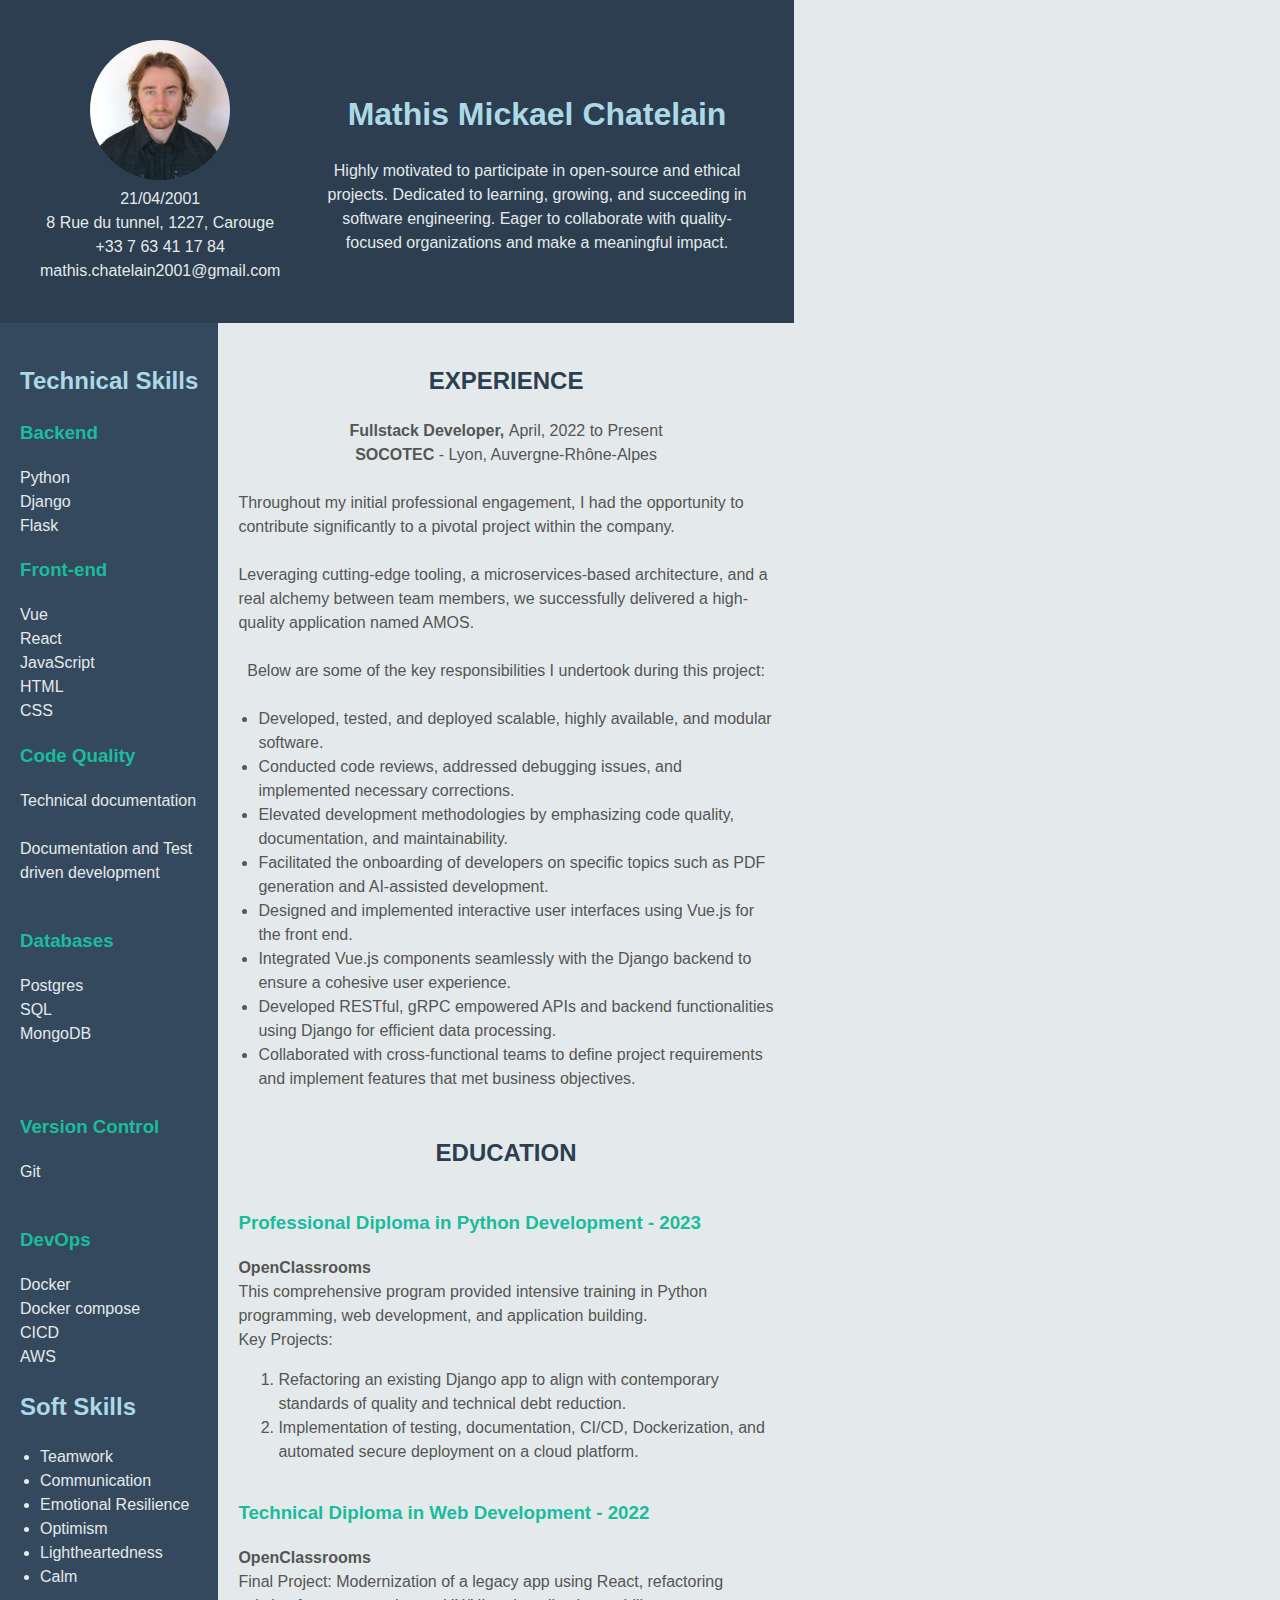
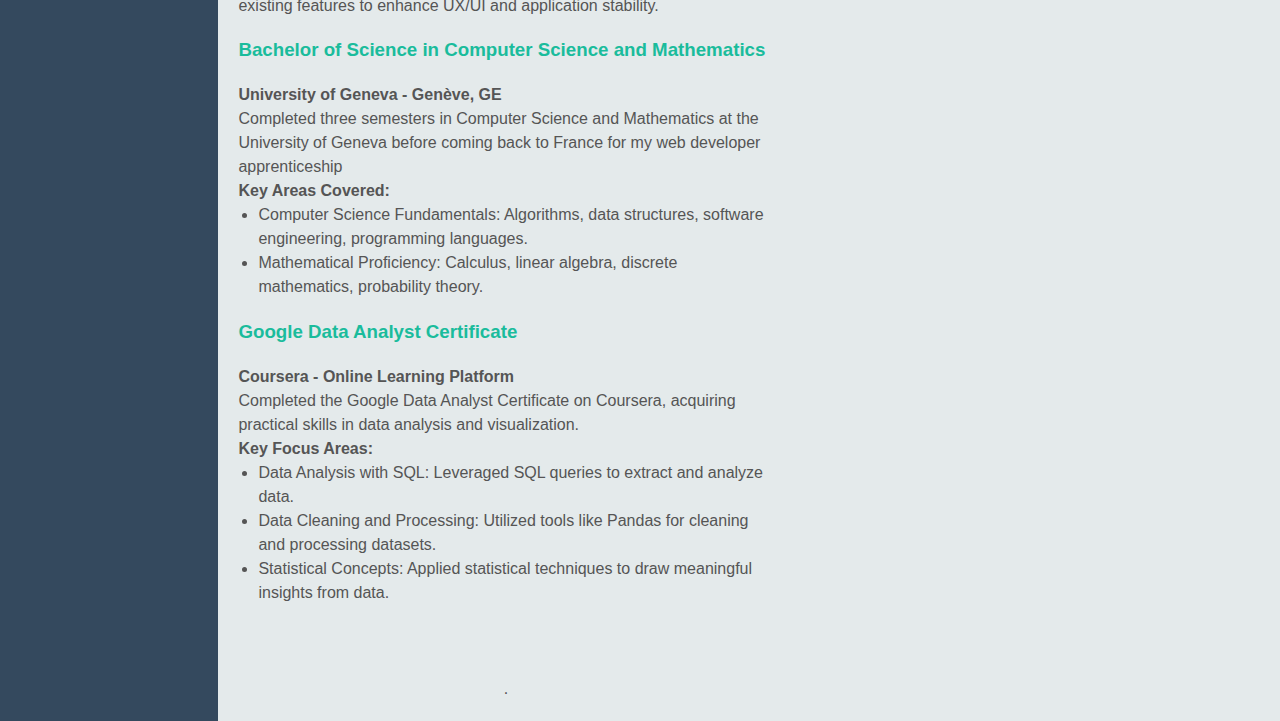
==== index.html @ cfe84ae4 "save" ====
<!DOCTYPE html>
<html lang="en">
<head>
    <meta charset="UTF-8">
    <meta name="viewport" content="width=device-width, initial-scale=1.0">
    <link rel="stylesheet" href="style.css">
    <title>Mathis Mickael Chatelain - CV</title>
</head>
<body>
    <header class="flex">
        <section>
            <img src="/1640084687607.jpeg" alt="">
            <p>21/04/2001</p>
            <p>8 Rue du tunnel, 1227, Carouge</p>
            <p>+33 7 63 41 17 84</p>
            <p>mathis.chatelain2001@gmail.com</p>
        </section>
        <section class="w-right center-all">
            <h1>Mathis Mickael Chatelain</h1>
            <p>
                Highly motivated to participate in open-source and ethical projects. Dedicated to learning, growing, and succeeding in software engineering. Eager to
                collaborate with quality-focused organizations and make a meaningful impact.
            </p>
        </section>
    </header>
    <main class="flex">
        <section class="w-left">
            <h2>Technical Skills</h2>
            <div class="skill-category">
                <h3>Backend</h3>
                <p>Python</p>
                <p>Django</p>
                <p>Flask</p>
            </div>
            <div class="skill-category">
                <h3>Front-end</h3>
                <p>Vue </p>
                <p>React</p>
                <p>JavaScript</p>
                <p>HTML</p>
                <p>CSS</p>
            </div>
            <div class="skill-category">
                <h3>Code Quality</h3>
                <p>Technical documentation</p>
                <br>
                <p>Documentation and Test driven development</p>
                <br>
            </div>
            <div class="skill-category">
                <h3>Databases</h3>
                <p>Postgres</p>
                <p>SQL</p>
                <p>MongoDB</p>
            </div>
            <br>
            <br>
            <div class="skill-category">
                <h3>Version Control</h3>
                <p>Git</p>
                <br>
            </div>
            <div class="skill-category">
                <h3>DevOps</h3>
                <p>Docker</p>
                <p>Docker compose</p>
                <p>CICD</p>
                <p>AWS</p>
            </div>
            <h2>Soft Skills</h2>
            <ul>
                <li>Teamwork</li>
                <li>Communication</li>
                <li>Emotional Resilience</li>
                <li>Optimism</li>
                <li>Lightheartedness</li>
                <li>Calm</li>
            </ul>
        </section>
        <section  class="w-right center-all">
            <h2>EXPERIENCE</h2>
            <p><strong>Fullstack Developer, </strong>April, 2022 to Present</p>
            <p><strong>SOCOTEC</strong> - Lyon, Auvergne-Rhône-Alpes</p>
            <br>
            <p>
                Throughout my initial professional engagement,
                I had the opportunity to contribute significantly
                to a pivotal project within the company.
            </p>
            <br>
            <p> 
                Leveraging cutting-edge tooling, a microservices-based architecture, and a real alchemy between team members, we successfully delivered a high-quality application named AMOS.
            </p>
            <br>
            <p>
                Below are some of the key responsibilities I undertook during this project:
            </p>
            <br>
            <ul>
                <li>Developed, tested, and deployed scalable, highly available, and modular software.</li>
                <li>Conducted code reviews, addressed debugging issues, and implemented necessary corrections.</li>
                <li>Elevated development methodologies by emphasizing code quality, documentation, and maintainability.</li>
                <li>Facilitated the onboarding of developers on specific topics such as PDF generation and AI-assisted development.</li>
                <li>Designed and implemented interactive user interfaces using Vue.js for the front end.</li>
                <li>Integrated Vue.js components seamlessly with the Django backend to ensure a cohesive user experience.</li>
                <li>Developed RESTful, gRPC empowered APIs and backend functionalities using Django for efficient data processing.</li>
                <li>Collaborated with cross-functional teams to define project requirements and implement features that met business objectives.</li>
            </ul>
            
            <br>
            <h2>EDUCATION</h2>
            
            <div class="education-item">
                <h3>Professional Diploma in Python Development - 2023</h3>
                <p><strong>OpenClassrooms</strong></p>
                <p>This comprehensive program provided intensive training in Python programming, web development, and application building.</p>
                <p>Key Projects:</p>
                <ol>
                    <li>Refactoring an existing Django app to align with contemporary standards of quality and technical debt reduction.</li>
                    <li>Implementation of testing, documentation, CI/CD, Dockerization, and automated secure deployment on a cloud platform.</li>
                </ol>
            </div>
    
            <div class="education-item">
                <h3>Technical Diploma in Web Development - 2022</h3>
                <p><strong>OpenClassrooms</strong></p>
                <p>Final Project: Modernization of a legacy app using React, refactoring existing features to enhance UX/UI and application stability.</p>
            </div>
    
            <div class="education-item">
                <h3>Bachelor of Science in Computer Science and Mathematics</h3>
                <p><strong>University of Geneva - Genève, GE</strong></p>
                <p>Completed three semesters in Computer Science and Mathematics at the University of Geneva before coming back to France for my web developer apprenticeship</p>
                <p><strong>Key Areas Covered:</strong></p>
                <ul>
                    <li>Computer Science Fundamentals: Algorithms, data structures, software engineering, programming languages.</li>
                    <li>Mathematical Proficiency: Calculus, linear algebra, discrete mathematics, probability theory.</li>
                </ul>
            </div>

            <div class="education-item">
                <h3>Google Data Analyst Certificate</h3>
                <p><strong>Coursera - Online Learning Platform</strong></p>
                <p>Completed the Google Data Analyst Certificate on Coursera, acquiring practical skills in data analysis and visualization.</p>
                <p><strong>Key Focus Areas:</strong></p>
                <ul>
                    <li>Data Analysis with SQL: Leveraged SQL queries to extract and analyze data.</li>
                    <li>Data Cleaning and Processing: Utilized tools like Pandas for cleaning and processing datasets.</li>
                    <li>Statistical Concepts: Applied statistical techniques to draw meaningful insights from data.</li>
                </ul>
            </div>
            
            <br>
            <br>
            <br>
            <p>.</p>
        </section>
        
    </main>
</body>
</html>
---- style.css ----
body {
    background-color: #e4eaeb;
    font-family: 'Roboto', sans-serif;
    font-size: 16px;
    font-weight: 400;
    line-height: 1.5;
    color: #333;
    margin: 0;
    padding: 0;
    width: 210mm;
    height: 297mm;
    border: 1 px solid black;
}

section {
    margin: 0;
    padding: 20px;
}

header {
    text-align: center;
    background-color: #2c3e50; /* Darker blue for the header */
    color: #fff;
    padding: 20px;
}

h1 {
    color: #3498db; /* Lighter blue for main headings */
}

header h1 {
    color: lightblue;
}

header img {
    width: 140px;
    height: 140px;
    border-radius: 50%;
    margin: 0;
}

h2 {
    color: #2c3e50;
}

h3 {
    color: #1abc9c;
}

p, li {
    color: #555;
    margin: 0;
}

header p {
    color: #e4eaeb;
}

ul {
    padding: 0;
    padding-left: 20px;
    margin: 0;
}

footer {
    text-align: center;
    margin-top: 20px;
    padding: 10px;
    background-color: #2c3e50; /* Darker blue for the footer */
    color: #fff;
}

.flex { 
    display: flex;
}

.w-left {
    width: 25%;
    background-color: #34495e; /* Darker grayish-blue for the left side */
    color: #fff;
    padding: 20px;
}

.w-left p, .w-left li {
    color: #e4eaeb;
}

.w-left h2 {
    color: lightblue;
}

.w-right {
    width: 75%;
}

.center-all {
    display: flex;
    flex-direction: column;
    justify-content: center;
    align-items: center;
}

/* Additional styling for links if needed */
a {
    color: #3498db;
}

a:hover {
    color: #1abc9c;
}
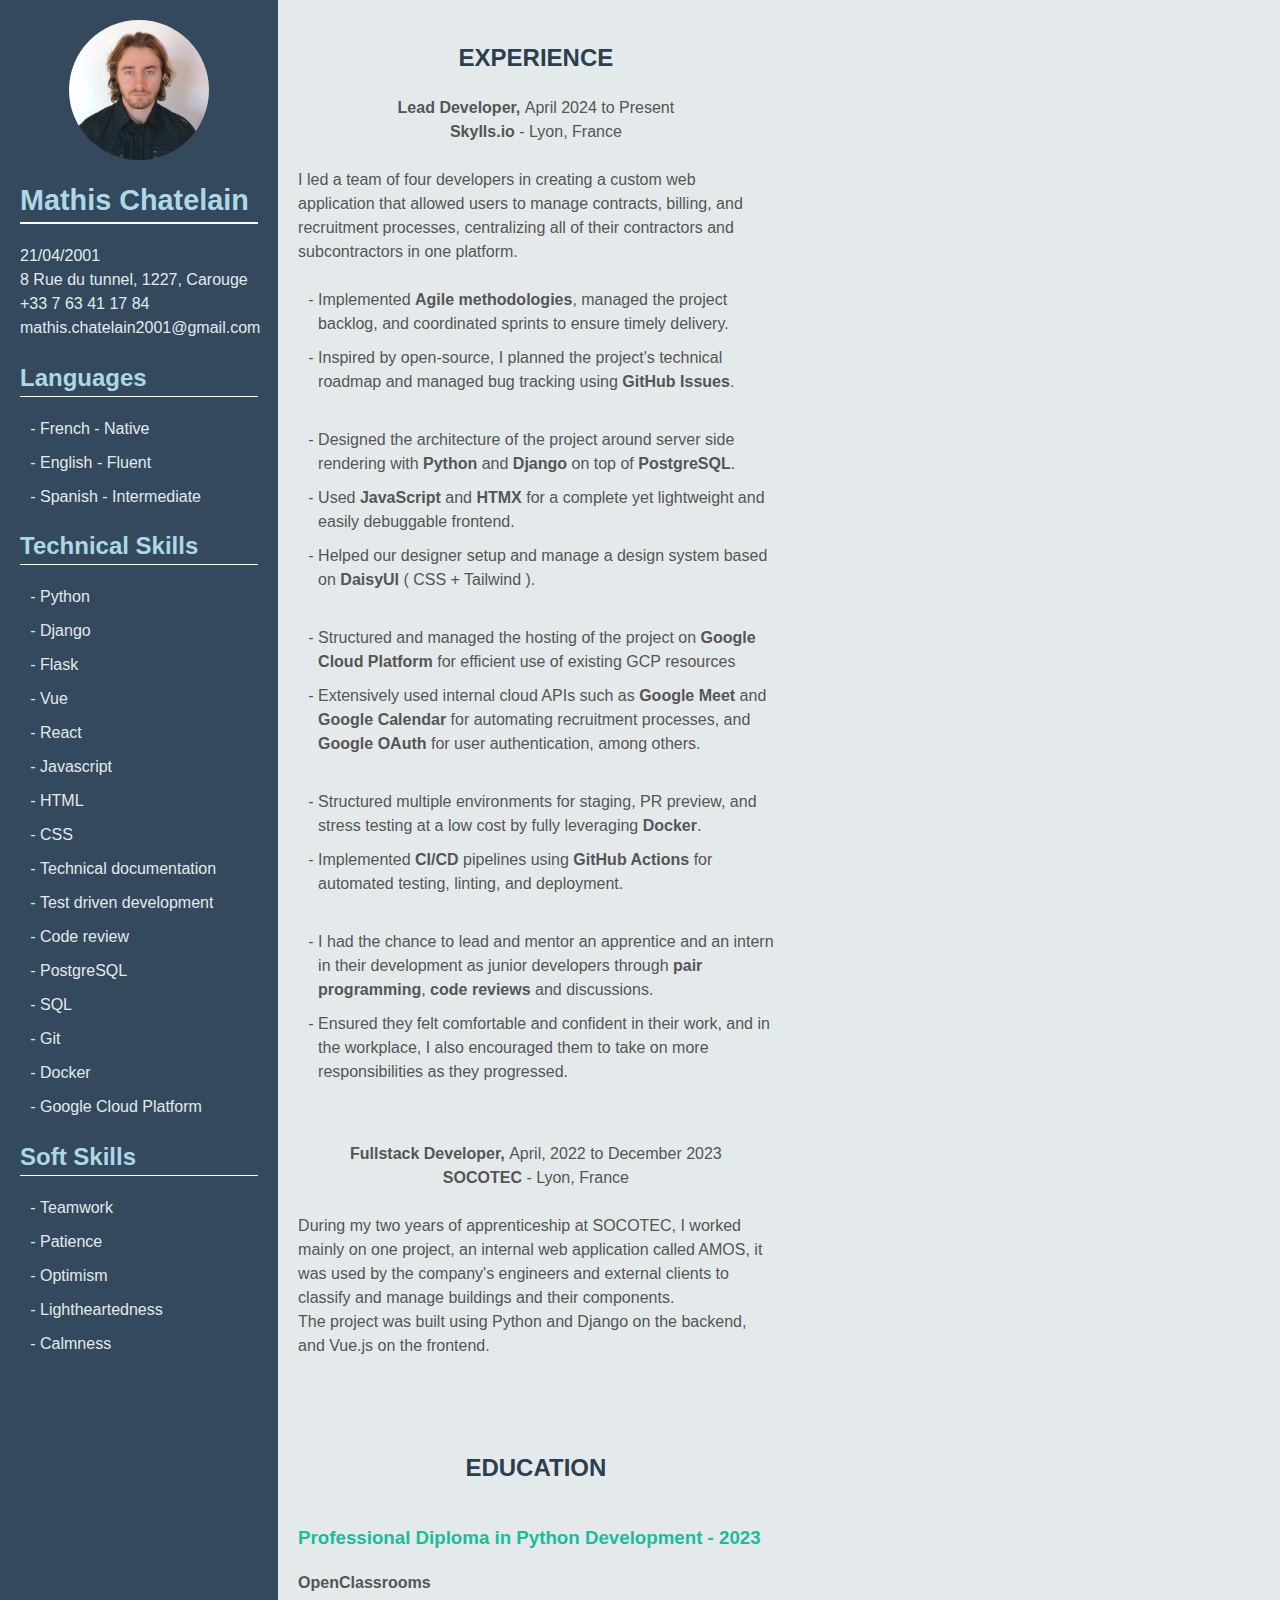
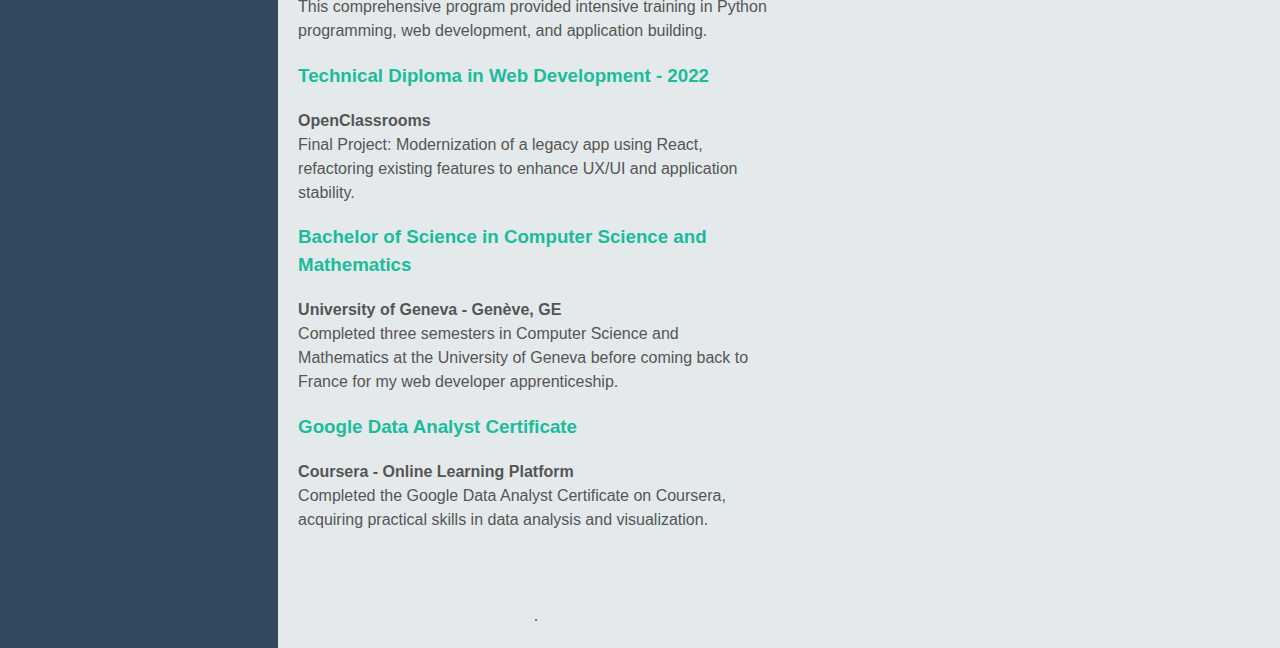
==== commit ff232a06: "index eng" ====
--- a/index.html
+++ b/index.html
@@ -7,105 +7,110 @@
     <title>Mathis Mickael Chatelain - CV</title>
 </head>
 <body>
-    <header class="flex">
-        <section>
-            <img src="/1640084687607.jpeg" alt="">
+    <main class="flex">
+        <section class="w-left">
+            <div style="display: flex; justify-content: center; width: 100%;">
+                <img class="picture" src="/1640084687607.jpeg" alt="">
+            </div>
+            <h1>Mathis Chatelain</h1>
             <p>21/04/2001</p>
             <p>8 Rue du tunnel, 1227, Carouge</p>
             <p>+33 7 63 41 17 84</p>
             <p>mathis.chatelain2001@gmail.com</p>
-        </section>
-        <section class="w-right center-all">
-            <h1>Mathis Mickael Chatelain</h1>
-            <p>
-                Highly motivated to participate in open-source and ethical projects. Dedicated to learning, growing, and succeeding in software engineering. Eager to
-                collaborate with quality-focused organizations and make a meaningful impact.
-            </p>
-        </section>
-    </header>
-    <main class="flex">
-        <section class="w-left">
+            <h2>Languages</h2>
+            <ul>
+                <li>French - Native</li>
+                <li>English - Fluent</li>
+                <li>Spanish - Intermediate</li>
+            </ul>
             <h2>Technical Skills</h2>
-            <div class="skill-category">
-                <h3>Backend</h3>
-                <p>Python</p>
-                <p>Django</p>
-                <p>Flask</p>
-            </div>
-            <div class="skill-category">
-                <h3>Front-end</h3>
-                <p>Vue </p>
-                <p>React</p>
-                <p>JavaScript</p>
-                <p>HTML</p>
-                <p>CSS</p>
-            </div>
-            <div class="skill-category">
-                <h3>Code Quality</h3>
-                <p>Technical documentation</p>
-                <br>
-                <p>Documentation and Test driven development</p>
-                <br>
-            </div>
-            <div class="skill-category">
-                <h3>Databases</h3>
-                <p>Postgres</p>
-                <p>SQL</p>
-                <p>MongoDB</p>
-            </div>
-            <br>
-            <br>
-            <div class="skill-category">
-                <h3>Version Control</h3>
-                <p>Git</p>
-                <br>
-            </div>
-            <div class="skill-category">
-                <h3>DevOps</h3>
-                <p>Docker</p>
-                <p>Docker compose</p>
-                <p>CICD</p>
-                <p>AWS</p>
-            </div>
+
+            <ul class="skill-category">
+                <li>Python</li>
+                <li>Django</li>
+                <li>Flask</li>
+                <li>Vue </li>
+                <li>React</li>
+                <li>Javascript</li>
+                <li>HTML</li>
+                <li>CSS</li>
+                <li>Technical documentation</li>
+                <li>Test driven development</li>
+                <li>Code review</li>
+                <li>PostgreSQL</li>
+                <li>SQL</li>
+                <li>Git</li>
+                <li>Docker</li>
+                <li>Google Cloud Platform</li>
+            </ul>
+
             <h2>Soft Skills</h2>
             <ul>
                 <li>Teamwork</li>
-                <li>Communication</li>
-                <li>Emotional Resilience</li>
+                <li>Patience</li>
                 <li>Optimism</li>
                 <li>Lightheartedness</li>
-                <li>Calm</li>
+                <li>Calmness</li>
             </ul>
         </section>
         <section  class="w-right center-all">
             <h2>EXPERIENCE</h2>
-            <p><strong>Fullstack Developer, </strong>April, 2022 to Present</p>
-            <p><strong>SOCOTEC</strong> - Lyon, Auvergne-Rhône-Alpes</p>
+
+
+            <p><strong>Lead Developer, </strong>April 2024 to Present</p>
+            <p><strong>Skylls.io</strong> - Lyon, France</p>
             <br>
             <p>
-                Throughout my initial professional engagement,
-                I had the opportunity to contribute significantly
-                to a pivotal project within the company.
+                I led a team of four developers in creating a custom web application that allowed users to manage contracts, 
+                billing, and recruitment processes, centralizing all of their contractors and subcontractors in one platform.
+            </p>
+            <br>  
+            
+            <ul>
+                <li>Implemented <strong>Agile methodologies</strong>, managed the project backlog, and coordinated sprints to ensure timely delivery.</li>
+                <li>Inspired by open-source, I planned the project's technical roadmap and managed bug tracking using <strong>GitHub Issues</strong>.</li>
+                <br>
+                <li>Designed the architecture of the project around server side rendering with <strong>Python</strong> and <strong>Django</strong> on top of <strong>PostgreSQL</strong>.</li>
+                <li>Used <strong>JavaScript</strong> and <strong>HTMX</strong> for a complete yet lightweight and easily debuggable frontend.</li>
+                <li>Helped our designer setup and manage a design system based on <strong>DaisyUI</strong> ( CSS + Tailwind ).</li>
+                <br>
+                <li>Structured and managed the hosting of the project on <strong>Google Cloud Platform</strong> for efficient use of existing GCP resources</li>
+                <li>
+                    Extensively used internal cloud APIs such as <strong>Google Meet</strong> and 
+                    <strong>Google Calendar</strong> for automating recruitment processes, and <strong>Google OAuth</strong> for user authentication, among others.
+                </li>
+                <br>
+
+                <li>Structured multiple environments for staging, PR preview, and stress testing at a low cost by fully leveraging <strong>Docker</strong>.</li>
+                <li>Implemented <strong>CI/CD</strong> pipelines using <strong>GitHub Actions</strong> for automated testing, linting, and deployment.</li>
+                <br>
+
+                <li>
+                    I had the chance to lead and mentor an apprentice and an intern in their development as junior developers 
+                    through <strong>pair programming</strong>, <strong>code reviews</strong> and discussions.
+                </li>
+                <li>
+                    Ensured they felt comfortable and confident in their work, and in the workplace, 
+                    I also encouraged them to take on more responsibilities as they progressed.
+                </li>
+            </ul>
+            <br>
+            <br>
+            
+
+            <p><strong>Fullstack Developer, </strong>April, 2022 to December 2023</p>
+            <p><strong>SOCOTEC</strong> - Lyon, France</p>
+            <br>
+            <p>
+                During my two years of apprenticeship at SOCOTEC, I worked mainly on one project, an internal web application called AMOS, 
+                it was used by the company's engineers and external clients to classify and manage buildings and their components.
+            </p>
+            <p>
+                The project was built using Python and Django on the backend, and Vue.js on the frontend.
             </p>
             <br>
-            <p> 
-                Leveraging cutting-edge tooling, a microservices-based architecture, and a real alchemy between team members, we successfully delivered a high-quality application named AMOS.
-            </p>
+
             <br>
-            <p>
-                Below are some of the key responsibilities I undertook during this project:
-            </p>
-            <br>
-            <ul>
-                <li>Developed, tested, and deployed scalable, highly available, and modular software.</li>
-                <li>Conducted code reviews, addressed debugging issues, and implemented necessary corrections.</li>
-                <li>Elevated development methodologies by emphasizing code quality, documentation, and maintainability.</li>
-                <li>Facilitated the onboarding of developers on specific topics such as PDF generation and AI-assisted development.</li>
-                <li>Designed and implemented interactive user interfaces using Vue.js for the front end.</li>
-                <li>Integrated Vue.js components seamlessly with the Django backend to ensure a cohesive user experience.</li>
-                <li>Developed RESTful, gRPC empowered APIs and backend functionalities using Django for efficient data processing.</li>
-                <li>Collaborated with cross-functional teams to define project requirements and implement features that met business objectives.</li>
-            </ul>
             
             <br>
             <h2>EDUCATION</h2>
@@ -114,11 +119,6 @@
                 <h3>Professional Diploma in Python Development - 2023</h3>
                 <p><strong>OpenClassrooms</strong></p>
                 <p>This comprehensive program provided intensive training in Python programming, web development, and application building.</p>
-                <p>Key Projects:</p>
-                <ol>
-                    <li>Refactoring an existing Django app to align with contemporary standards of quality and technical debt reduction.</li>
-                    <li>Implementation of testing, documentation, CI/CD, Dockerization, and automated secure deployment on a cloud platform.</li>
-                </ol>
             </div>
     
             <div class="education-item">
@@ -130,24 +130,13 @@
             <div class="education-item">
                 <h3>Bachelor of Science in Computer Science and Mathematics</h3>
                 <p><strong>University of Geneva - Genève, GE</strong></p>
-                <p>Completed three semesters in Computer Science and Mathematics at the University of Geneva before coming back to France for my web developer apprenticeship</p>
-                <p><strong>Key Areas Covered:</strong></p>
-                <ul>
-                    <li>Computer Science Fundamentals: Algorithms, data structures, software engineering, programming languages.</li>
-                    <li>Mathematical Proficiency: Calculus, linear algebra, discrete mathematics, probability theory.</li>
-                </ul>
+                <p>Completed three semesters in Computer Science and Mathematics at the University of Geneva before coming back to France for my web developer apprenticeship.</p>
             </div>
 
             <div class="education-item">
                 <h3>Google Data Analyst Certificate</h3>
                 <p><strong>Coursera - Online Learning Platform</strong></p>
                 <p>Completed the Google Data Analyst Certificate on Coursera, acquiring practical skills in data analysis and visualization.</p>
-                <p><strong>Key Focus Areas:</strong></p>
-                <ul>
-                    <li>Data Analysis with SQL: Leveraged SQL queries to extract and analyze data.</li>
-                    <li>Data Cleaning and Processing: Utilized tools like Pandas for cleaning and processing datasets.</li>
-                    <li>Statistical Concepts: Applied statistical techniques to draw meaningful insights from data.</li>
-                </ul>
             </div>
             
             <br>
--- a/style.css
+++ b/style.css
@@ -17,22 +17,25 @@
     padding: 20px;
 }
 
-header {
+.header {
     text-align: center;
-    background-color: #2c3e50; /* Darker blue for the header */
+    background-color: #2c3e50; /* Darker blue for the .header */
     color: #fff;
     padding: 20px;
 }
 
 h1 {
-    color: #3498db; /* Lighter blue for main headings */
+    font-size: 1.8em;
+    color: lightblue;
+    border-bottom: 2px solid white;
 }
 
-header h1 {
-    color: lightblue;
+ul li {
+    list-style-type: "- ";
+    margin-bottom: 10px;
 }
 
-header img {
+.picture {
     width: 140px;
     height: 140px;
     border-radius: 50%;
@@ -52,7 +55,7 @@
     margin: 0;
 }
 
-header p {
+.header p {
     color: #e4eaeb;
 }
 
@@ -75,7 +78,7 @@
 }
 
 .w-left {
-    width: 25%;
+    width: 30%;
     background-color: #34495e; /* Darker grayish-blue for the left side */
     color: #fff;
     padding: 20px;
@@ -87,10 +90,11 @@
 
 .w-left h2 {
     color: lightblue;
+    border-bottom: 1px solid white;
 }
 
 .w-right {
-    width: 75%;
+    width: 70%;
 }
 
 .center-all {
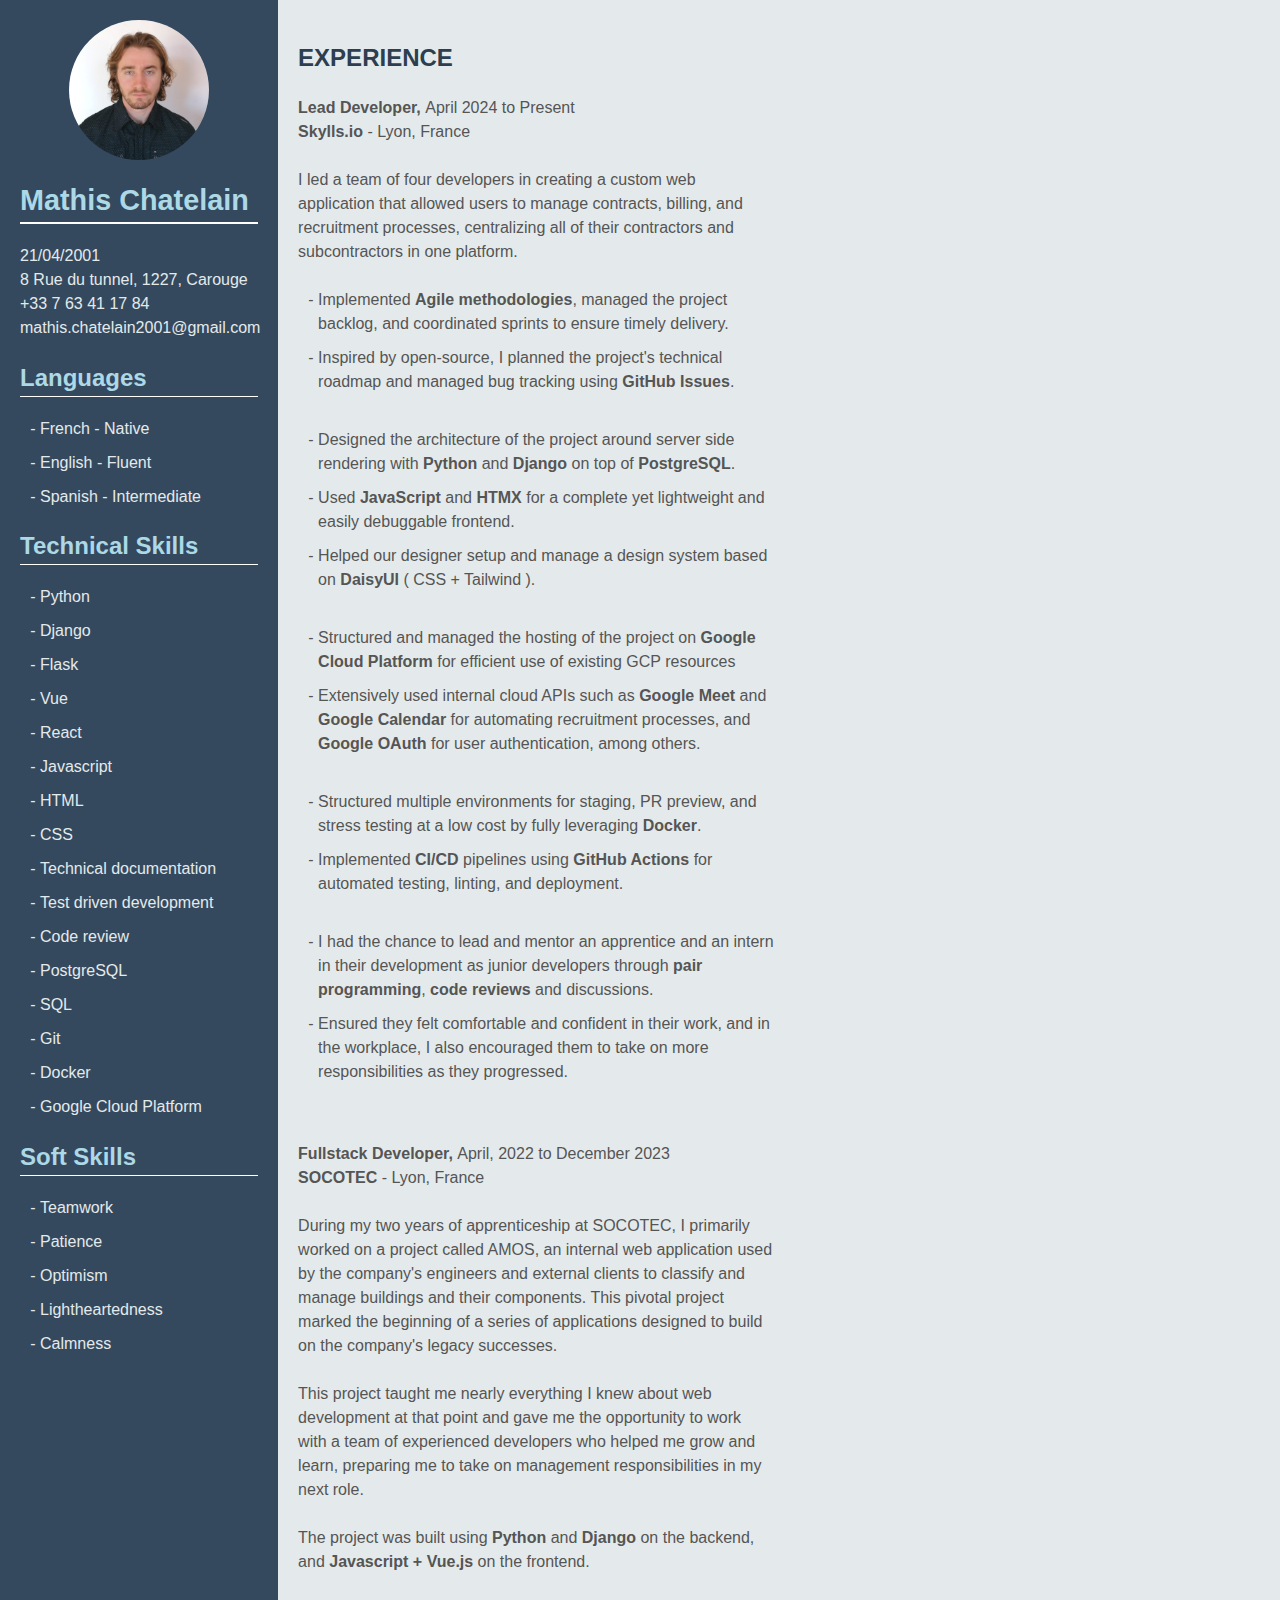
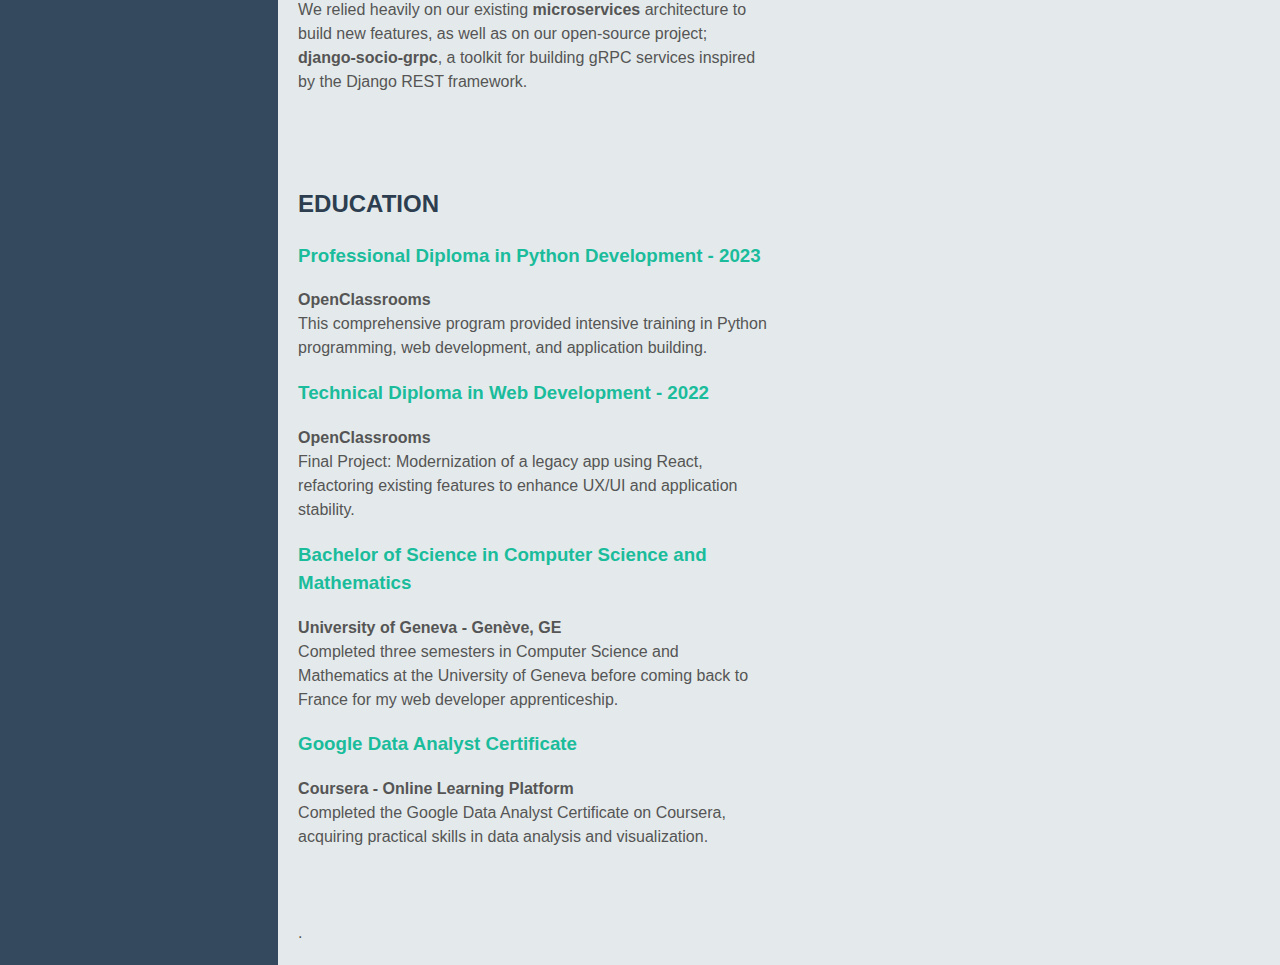
==== commit 96daa35f: "wip" ====
--- a/index.html
+++ b/index.html
@@ -53,9 +53,8 @@
                 <li>Calmness</li>
             </ul>
         </section>
-        <section  class="w-right center-all">
+        <section  class="w-right">
             <h2>EXPERIENCE</h2>
-
 
             <p><strong>Lead Developer, </strong>April 2024 to Present</p>
             <p><strong>Skylls.io</strong> - Lyon, France</p>
@@ -102,11 +101,27 @@
             <p><strong>SOCOTEC</strong> - Lyon, France</p>
             <br>
             <p>
-                During my two years of apprenticeship at SOCOTEC, I worked mainly on one project, an internal web application called AMOS, 
-                it was used by the company's engineers and external clients to classify and manage buildings and their components.
+                During my two years of apprenticeship at SOCOTEC, I primarily worked on a project called AMOS, 
+                an internal web application used by the company's engineers and external clients to classify and 
+                manage buildings and their components. This pivotal project marked the beginning of a series of 
+                applications designed to build on the company's legacy successes.
             </p>
+            <br>
             <p>
-                The project was built using Python and Django on the backend, and Vue.js on the frontend.
+                This project taught me nearly everything I knew about web development at that point and gave me the 
+                opportunity to work with a team of experienced developers who helped me grow and learn, 
+                preparing me to take on management responsibilities in my next role.
+            </p>
+            <br>
+            <p>
+                The project was built using <strong>Python</strong> and <strong>Django</strong> on the backend, 
+                and <strong>Javascript + Vue.js</strong> on the frontend.
+            </p>
+            <br>
+            <p>
+                We relied heavily on our existing <strong>microservices</strong> architecture to build new features, 
+                as well as on our open-source project;<br> <strong>django-socio-grpc</strong>,
+                a toolkit for building gRPC services inspired by the Django REST framework.
             </p>
             <br>
 
@@ -114,30 +129,24 @@
             
             <br>
             <h2>EDUCATION</h2>
-            
-            <div class="education-item">
-                <h3>Professional Diploma in Python Development - 2023</h3>
-                <p><strong>OpenClassrooms</strong></p>
-                <p>This comprehensive program provided intensive training in Python programming, web development, and application building.</p>
-            </div>
-    
-            <div class="education-item">
-                <h3>Technical Diploma in Web Development - 2022</h3>
-                <p><strong>OpenClassrooms</strong></p>
-                <p>Final Project: Modernization of a legacy app using React, refactoring existing features to enhance UX/UI and application stability.</p>
-            </div>
-    
-            <div class="education-item">
-                <h3>Bachelor of Science in Computer Science and Mathematics</h3>
-                <p><strong>University of Geneva - Genève, GE</strong></p>
-                <p>Completed three semesters in Computer Science and Mathematics at the University of Geneva before coming back to France for my web developer apprenticeship.</p>
-            </div>
 
-            <div class="education-item">
-                <h3>Google Data Analyst Certificate</h3>
-                <p><strong>Coursera - Online Learning Platform</strong></p>
-                <p>Completed the Google Data Analyst Certificate on Coursera, acquiring practical skills in data analysis and visualization.</p>
-            </div>
+
+            <h3>Professional Diploma in Python Development - 2023</h3>
+            <p><strong>OpenClassrooms</strong></p>
+            <p>This comprehensive program provided intensive training in Python programming, web development, and application building.</p>
+
+            <h3>Technical Diploma in Web Development - 2022</h3>
+            <p><strong>OpenClassrooms</strong></p>
+            <p>Final Project: Modernization of a legacy app using React, refactoring existing features to enhance UX/UI and application stability.</p>
+
+            <h3>Bachelor of Science in Computer Science and Mathematics</h3>
+            <p><strong>University of Geneva - Genève, GE</strong></p>
+            <p>Completed three semesters in Computer Science and Mathematics at the University of Geneva before coming back to France for my web developer apprenticeship.</p>
+
+            <h3>Google Data Analyst Certificate</h3>
+            <p><strong>Coursera - Online Learning Platform</strong></p>
+            <p>Completed the Google Data Analyst Certificate on Coursera, acquiring practical skills in data analysis and visualization.</p>
+
             
             <br>
             <br>
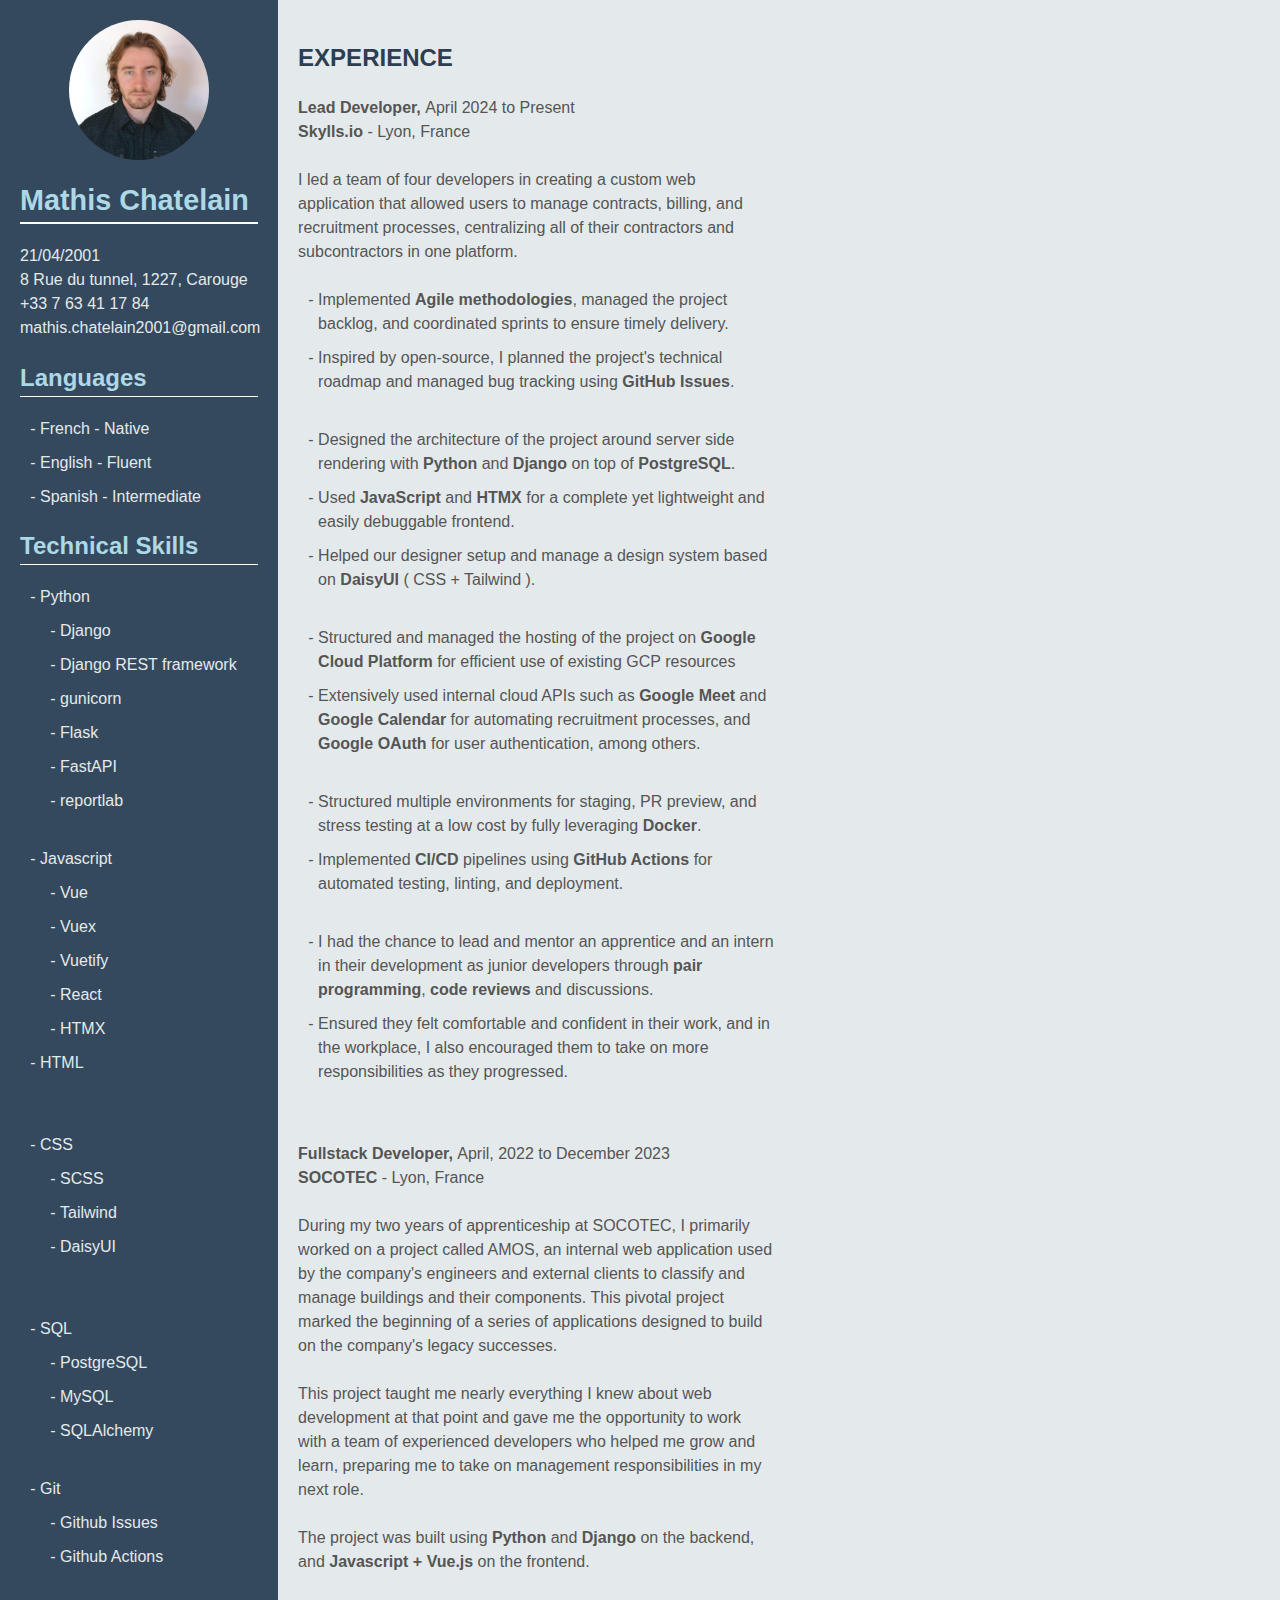
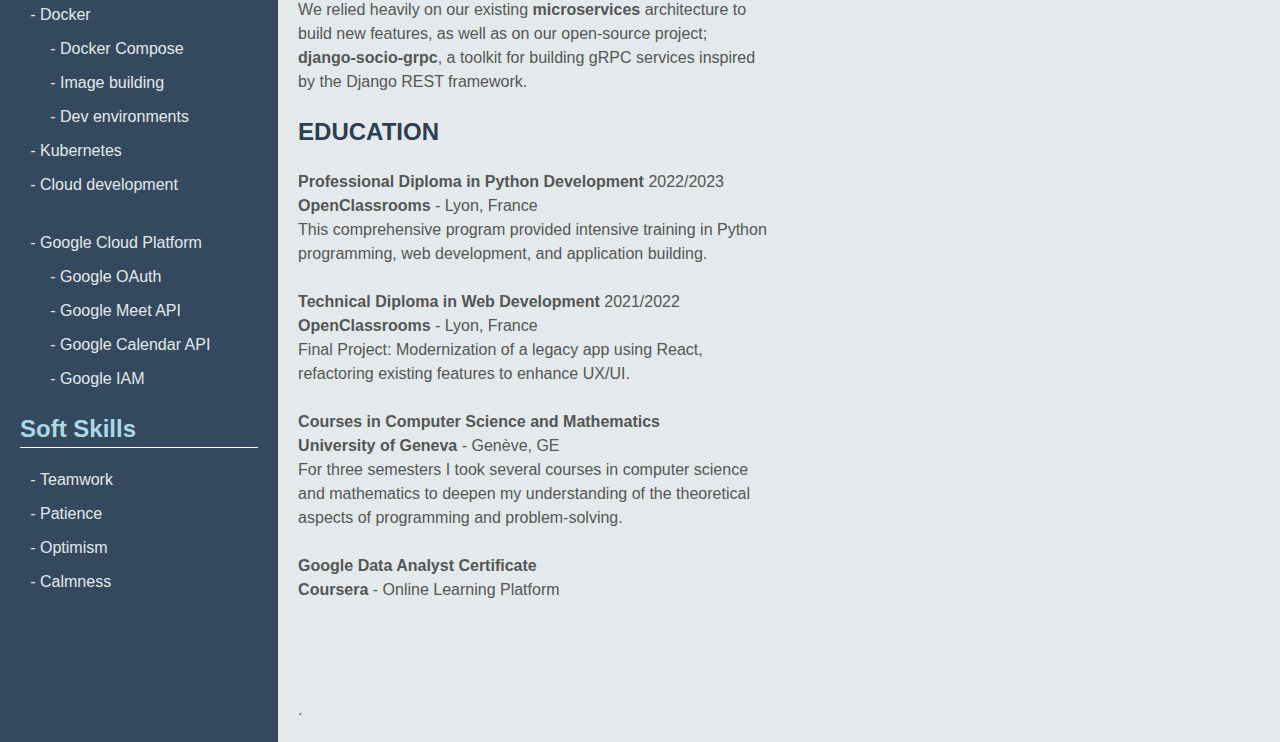
==== commit d40b50e9: "version anglaise cleaned" ====
--- a/index.html
+++ b/index.html
@@ -27,21 +27,72 @@
 
             <ul class="skill-category">
                 <li>Python</li>
-                <li>Django</li>
-                <li>Flask</li>
-                <li>Vue </li>
-                <li>React</li>
+                <ul>
+                    <li>Django</li>
+                    <li>Django REST framework</li>
+                    <li>gunicorn</li>
+                    <li>Flask</li>
+                    <li>FastAPI</li>    
+                    <li>reportlab</li>
+                </ul>
+                
+                <br>
                 <li>Javascript</li>
+                <ul>
+                    <li>Vue</li>
+                    <li>Vuex</li>
+                    <li>Vuetify</li>
+                    <li>React</li>
+                    <li>HTMX</li>
+                </ul>
+
                 <li>HTML</li>
+
+                <br>
+                <br>
                 <li>CSS</li>
-                <li>Technical documentation</li>
-                <li>Test driven development</li>
-                <li>Code review</li>
-                <li>PostgreSQL</li>
+                <ul>
+                    <li>SCSS</li>
+                    <li>Tailwind</li>
+                    <li>DaisyUI</li>
+                </ul>
+
+                <br>
+                
+                <br>
                 <li>SQL</li>
+                <ul>
+                    <li>PostgreSQL</li>
+                    <li>MySQL</li>
+                    <li>SQLAlchemy</li>
+                </ul>
+
+                <br>
                 <li>Git</li>
+                <ul>
+                    <li>Github Issues</li>
+                    <li>Github Actions</li>
+                </ul>
+
+                <br>
                 <li>Docker</li>
+                <ul>
+                    <li>Docker Compose</li>
+                    <li>Image building</li>
+                    <li>Dev environments</li>
+                </ul>
+
+                <li>Kubernetes</li>
+                <li>Cloud development</li>
+
+                <br>
                 <li>Google Cloud Platform</li>
+                <ul>
+                    <li>Google OAuth</li>
+                    <li>Google Meet API</li>
+                    <li>Google Calendar API</li>
+                    <li>Google IAM</li>
+                </ul>
             </ul>
 
             <h2>Soft Skills</h2>
@@ -49,7 +100,6 @@
                 <li>Teamwork</li>
                 <li>Patience</li>
                 <li>Optimism</li>
-                <li>Lightheartedness</li>
                 <li>Calmness</li>
             </ul>
         </section>
@@ -123,30 +173,32 @@
                 as well as on our open-source project;<br> <strong>django-socio-grpc</strong>,
                 a toolkit for building gRPC services inspired by the Django REST framework.
             </p>
-            <br>
-
-            <br>
-            
-            <br>
+
             <h2>EDUCATION</h2>
 
 
-            <h3>Professional Diploma in Python Development - 2023</h3>
-            <p><strong>OpenClassrooms</strong></p>
+
+            <p><strong>Professional Diploma in Python Development</strong> 2022/2023</p>
+            <p><strong>OpenClassrooms</strong> - Lyon, France</p>
             <p>This comprehensive program provided intensive training in Python programming, web development, and application building.</p>
-
-            <h3>Technical Diploma in Web Development - 2022</h3>
-            <p><strong>OpenClassrooms</strong></p>
-            <p>Final Project: Modernization of a legacy app using React, refactoring existing features to enhance UX/UI and application stability.</p>
-
-            <h3>Bachelor of Science in Computer Science and Mathematics</h3>
-            <p><strong>University of Geneva - Genève, GE</strong></p>
-            <p>Completed three semesters in Computer Science and Mathematics at the University of Geneva before coming back to France for my web developer apprenticeship.</p>
-
-            <h3>Google Data Analyst Certificate</h3>
-            <p><strong>Coursera - Online Learning Platform</strong></p>
-            <p>Completed the Google Data Analyst Certificate on Coursera, acquiring practical skills in data analysis and visualization.</p>
-
+            <br>
+
+            <p><strong>Technical Diploma in Web Development</strong> 2021/2022</p>
+            <p><strong>OpenClassrooms</strong> - Lyon, France</p>
+            <p>Final Project: Modernization of a legacy app using React, refactoring existing features to enhance UX/UI.</p>
+            <br>
+
+            <p><strong>Courses in Computer Science and Mathematics</strong></p>
+            <p><strong>University of Geneva</strong> - Genève, GE</p>
+            <p>
+                For three semesters I took several courses in computer science and mathematics to deepen my understanding of the 
+                theoretical aspects of programming and problem-solving.
+            </p>
+            <br>
+
+            <p><strong>Google Data Analyst Certificate</strong></p>
+            <p><strong>Coursera</strong> - Online Learning Platform</p>
+            <br>
             
             <br>
             <br>
